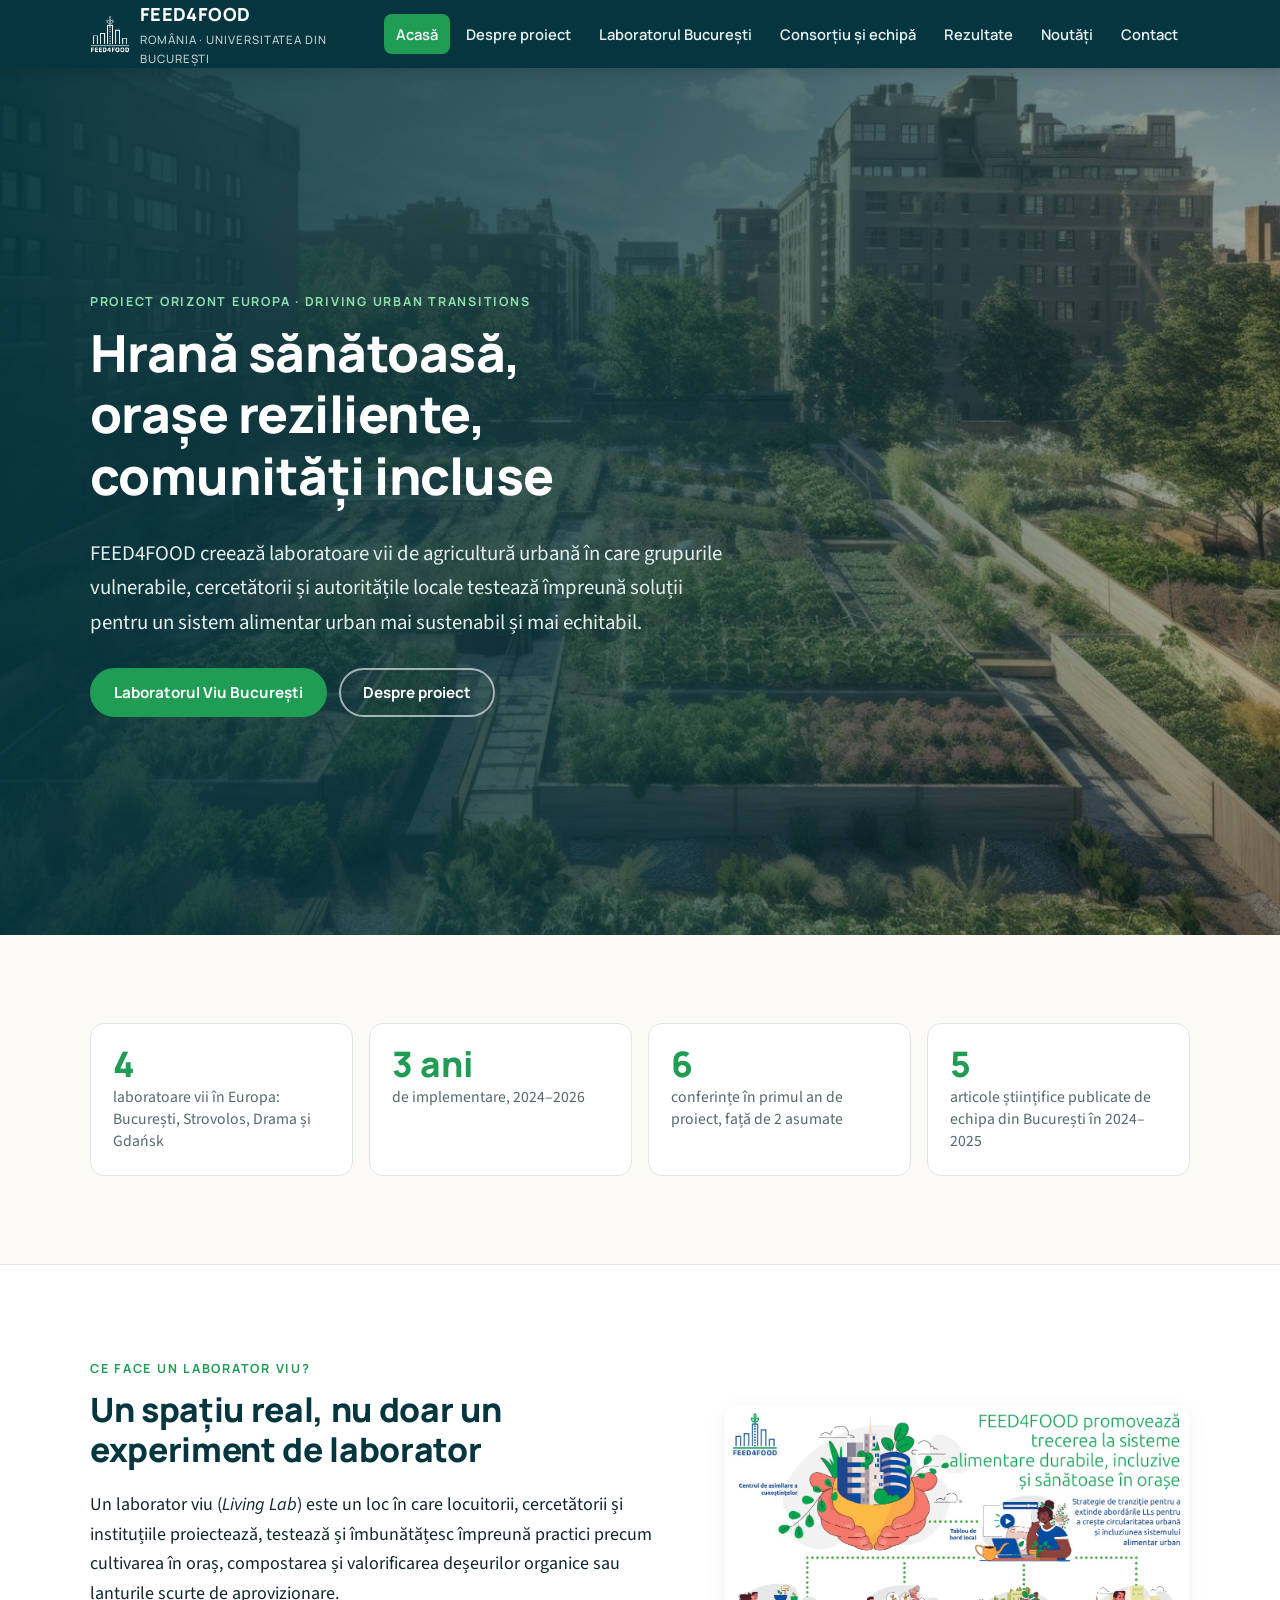
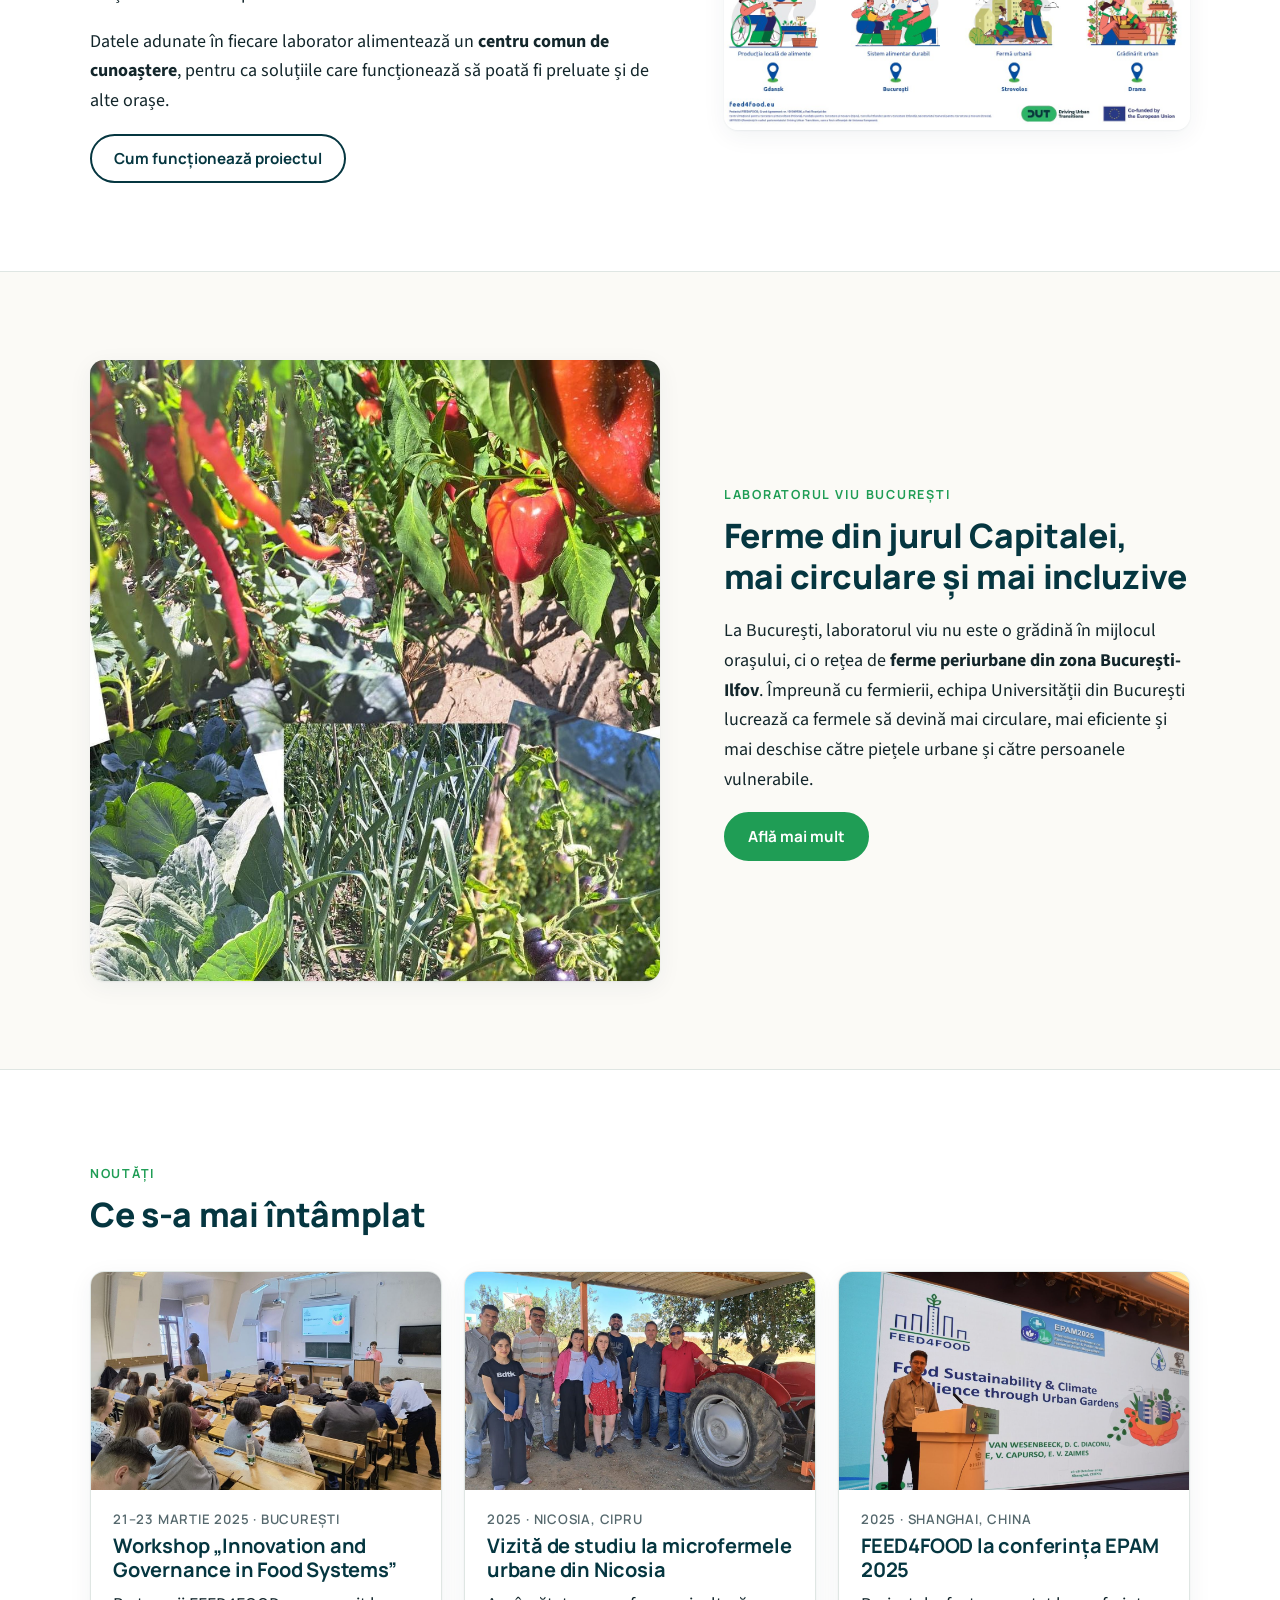
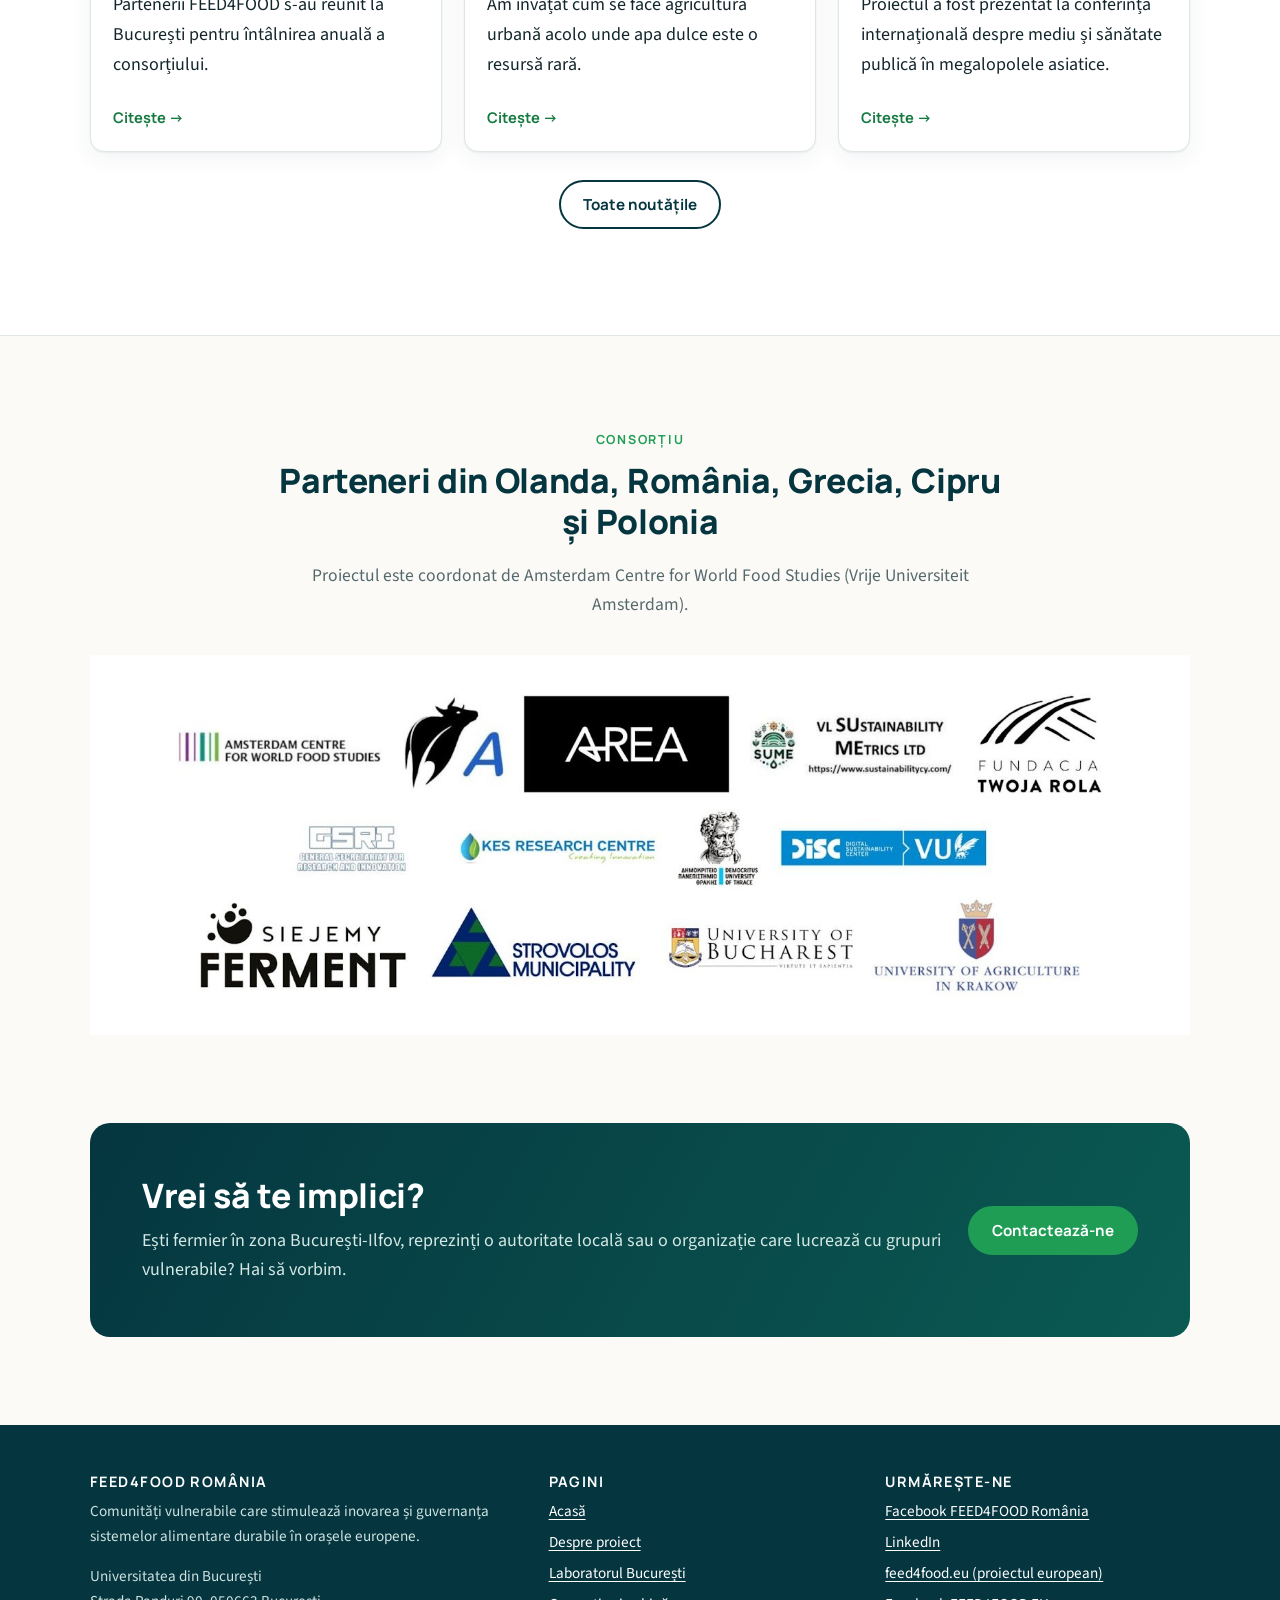
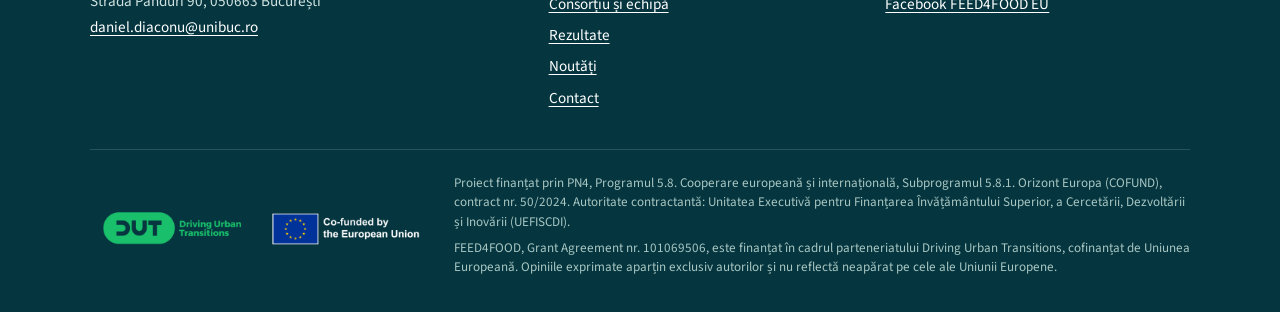
==== index.html @ 612325da "Prima versiune a site-ului FEED4FOOD România" ====
<!doctype html>
<html lang="ro">
<head>
<meta charset="utf-8">
<meta name="viewport" content="width=device-width, initial-scale=1">
<title>FEED4FOOD România · Hrană sănătoasă, orașe reziliente, comunități incluse</title>
<meta name="description" content="FEED4FOOD creează laboratoare vii de agricultură urbană și periurbană în care grupurile vulnerabile, cercetătorii și autoritățile locale testează împreună soluții pentru sisteme alimentare durabile.">
<meta property="og:title" content="FEED4FOOD România · Hrană sănătoasă, orașe reziliente, comunități incluse">
<meta property="og:description" content="FEED4FOOD creează laboratoare vii de agricultură urbană și periurbană în care grupurile vulnerabile, cercetătorii și autoritățile locale testează împreună soluții pentru sisteme alimentare durabile.">
<meta property="og:image" content="img/hero.jpg">
<meta property="og:type" content="website">
<link rel="icon" href="img/favicon.png">
<link rel="preconnect" href="https://fonts.googleapis.com">
<link rel="preconnect" href="https://fonts.gstatic.com" crossorigin>
<link href="https://fonts.googleapis.com/css2?family=Manrope:wght@500;600;700;800&family=Source+Sans+3:ital,wght@0,400;0,600;1,400&display=swap" rel="stylesheet">
<link rel="stylesheet" href="assets/style.css">
</head>
<body>
<a class="skip" href="#main">Sari la conținut</a>
<header class="site-header">
  <div class="wrap">
    <a class="brand" href="index.html"><img src="img/logo-alb.png" alt=""><span>FEED4FOOD<small>România · Universitatea din București</small></span></a>
    <button class="nav-toggle" aria-expanded="false" aria-controls="nav">Meniu</button>
    <nav class="nav" id="nav" aria-label="Meniu principal">
      <a href="index.html" aria-current="page">Acasă</a>
      <a href="despre.html">Despre proiect</a>
      <a href="laborator-bucuresti.html">Laboratorul București</a>
      <a href="consortiu.html">Consorțiu și echipă</a>
      <a href="rezultate.html">Rezultate</a>
      <a href="noutati.html">Noutăți</a>
      <a href="contact.html">Contact</a>
    </nav>
  </div>
</header>
<main id="main">
<section class="hero" style="background-image:url('img/hero.jpg')">
  <div class="wrap">
    <span class="eyebrow">Proiect Orizont Europa · Driving Urban Transitions</span>
    <h1>Hrană sănătoasă, orașe reziliente, comunități incluse</h1>
    <p class="lead">FEED4FOOD creează laboratoare vii de agricultură urbană în care grupurile vulnerabile, cercetătorii și autoritățile locale testează împreună soluții pentru un sistem alimentar urban mai sustenabil și mai echitabil.</p>
    <div class="btns">
      <a class="btn" href="laborator-bucuresti.html">Laboratorul Viu București</a>
      <a class="btn ghost" href="despre.html">Despre proiect</a>
    </div>
  </div>
</section>

<section>
  <div class="wrap">
    <div class="stats">
      <div class="stat"><b>4</b><span>laboratoare vii în Europa: București, Strovolos, Drama și Gdańsk</span></div>
      <div class="stat"><b>3 ani</b><span>de implementare, 2024–2026</span></div>
      <div class="stat"><b>6</b><span>conferințe în primul an de proiect, față de 2 asumate</span></div>
      <div class="stat"><b>5</b><span>articole științifice publicate de echipa din București în 2024–2025</span></div>
    </div>
  </div>
</section>

<section class="alt">
  <div class="wrap split">
    <div>
      <span class="eyebrow">Ce face un laborator viu?</span>
      <h2>Un spațiu real, nu doar un experiment de laborator</h2>
      <p>Un laborator viu (<em>Living Lab</em>) este un loc în care locuitorii, cercetătorii și instituțiile proiectează, testează și îmbunătățesc împreună practici precum cultivarea în oraș, compostarea și valorificarea deșeurilor organice sau lanțurile scurte de aprovizionare.</p>
      <p>Datele adunate în fiecare laborator alimentează un <strong>centru comun de cunoaștere</strong>, pentru ca soluțiile care funcționează să poată fi preluate și de alte orașe.</p>
      <a class="btn outline" href="despre.html">Cum funcționează proiectul</a>
    </div>
    <a href="img/infografic.jpg"><img class="rounded" src="img/infografic.jpg" alt="Infografic FEED4FOOD: centrul de cunoaștere, tabloul de bord local și cele patru laboratoare vii din Gdańsk, București, Strovolos și Drama" width="1174" height="815" loading="lazy"></a>
  </div>
</section>

<section>
  <div class="wrap split">
    <img class="rounded" src="img/legume.jpg" alt="Ardei și legume cultivate local" width="1000" height="1091" loading="lazy">
    <div>
      <span class="eyebrow">Laboratorul Viu București</span>
      <h2>Ferme din jurul Capitalei, mai circulare și mai incluzive</h2>
      <p>La București, laboratorul viu nu este o grădină în mijlocul orașului, ci o rețea de <strong>ferme periurbane din zona București-Ilfov</strong>. Împreună cu fermierii, echipa Universității din București lucrează ca fermele să devină mai circulare, mai eficiente și mai deschise către piețele urbane și către persoanele vulnerabile.</p>
      <a class="btn" href="laborator-bucuresti.html">Află mai mult</a>
    </div>
  </div>
</section>

<section class="alt">
  <div class="wrap">
    <div class="section-head">
      <span class="eyebrow">Noutăți</span>
      <h2>Ce s-a mai întâmplat</h2>
    </div>
    <div class="grid c3">
      <article class="card media">
        <img src="img/galerie/workshop-4.jpg" alt="Participanți la workshopul FEED4FOOD de la București" loading="lazy">
        <div class="body">
          <div class="meta">21–23 martie 2025 · București</div>
          <h3>Workshop „Innovation and Governance in Food Systems”</h3>
          <p>Partenerii FEED4FOOD s-au reunit la București pentru întâlnirea anuală a consorțiului.</p>
          <a class="more" href="noutati.html#workshop-2025">Citește →</a>
        </div>
      </article>
      <article class="card media">
        <img src="img/galerie/cipru-4.jpg" alt="Echipa FEED4FOOD în vizită la o microfermă urbană din Nicosia" loading="lazy">
        <div class="body">
          <div class="meta">2025 · Nicosia, Cipru</div>
          <h3>Vizită de studiu la microfermele urbane din Nicosia</h3>
          <p>Am învățat cum se face agricultură urbană acolo unde apa dulce este o resursă rară.</p>
          <a class="more" href="noutati.html#cipru-2025">Citește →</a>
        </div>
      </article>
      <article class="card media">
        <img src="img/galerie/epam-2.jpg" alt="Dr. George Zaimes prezentând FEED4FOOD la conferința EPAM 2025 din Shanghai" loading="lazy">
        <div class="body">
          <div class="meta">2025 · Shanghai, China</div>
          <h3>FEED4FOOD la conferința EPAM 2025</h3>
          <p>Proiectul a fost prezentat la conferința internațională despre mediu și sănătate publică în megalopolele asiatice.</p>
          <a class="more" href="noutati.html#epam-2025">Citește →</a>
        </div>
      </article>
    </div>
    <p class="center mt"><a class="btn outline" href="noutati.html">Toate noutățile</a></p>
  </div>
</section>

<section>
  <div class="wrap">
    <div class="section-head center" style="margin-left:auto;margin-right:auto">
      <span class="eyebrow">Consorțiu</span>
      <h2>Parteneri din Olanda, România, Grecia, Cipru și Polonia</h2>
      <p>Proiectul este coordonat de Amsterdam Centre for World Food Studies (Vrije Universiteit Amsterdam).</p>
    </div>
    <a href="consortiu.html"><img src="img/logouri-parteneri.jpg" alt="Logo-urile partenerilor FEED4FOOD" width="1600" height="553" loading="lazy"></a>
  </div>
</section>

<section style="padding-top:0">
  <div class="wrap">
    <div class="cta">
      <div>
        <h2>Vrei să te implici?</h2>
        <p>Ești fermier în zona București-Ilfov, reprezinți o autoritate locală sau o organizație care lucrează cu grupuri vulnerabile? Hai să vorbim.</p>
      </div>
      <a class="btn" href="contact.html">Contactează-ne</a>
    </div>
  </div>
</section>
</main>
<footer class="site-footer">
  <div class="wrap">
    <div class="foot-grid">
      <div>
        <h4>FEED4FOOD România</h4>
        <p>Comunități vulnerabile care stimulează inovarea și guvernanța sistemelor alimentare durabile în orașele europene.</p>
        <p>Universitatea din București<br>Strada Panduri 90, 050663 București<br><a href="mailto:daniel.diaconu@unibuc.ro">daniel.diaconu@unibuc.ro</a></p>
      </div>
      <div>
        <h4>Pagini</h4>
        <ul>
          <li><a href="index.html">Acasă</a></li>
          <li><a href="despre.html">Despre proiect</a></li>
          <li><a href="laborator-bucuresti.html">Laboratorul București</a></li>
          <li><a href="consortiu.html">Consorțiu și echipă</a></li>
          <li><a href="rezultate.html">Rezultate</a></li>
          <li><a href="noutati.html">Noutăți</a></li>
          <li><a href="contact.html">Contact</a></li>
        </ul>
      </div>
      <div>
        <h4>Urmărește-ne</h4>
        <ul>
          <li><a href="https://www.facebook.com/profile.php?id=61557230353816" rel="noopener">Facebook FEED4FOOD România</a></li>
          <li><a href="https://www.linkedin.com/company/feed4foodromaniaresearch/" rel="noopener">LinkedIn</a></li>
          <li><a href="https://feed4food.eu/" rel="noopener">feed4food.eu (proiectul european)</a></li>
          <li><a href="https://www.facebook.com/feed4foodeu" rel="noopener">Facebook FEED4FOOD EU</a></li>
        </ul>
      </div>
    </div>
    <div class="funding">
      <img src="img/finantare.png" alt="Driving Urban Transitions · Co-funded by the European Union" width="900" height="150">
      <div>
        <p>Proiect finanțat prin PN4, Programul 5.8. Cooperare europeană și internațională, Subprogramul 5.8.1. Orizont Europa (COFUND), contract nr. 50/2024. Autoritate contractantă: Unitatea Executivă pentru Finanțarea Învățământului Superior, a Cercetării, Dezvoltării și Inovării (UEFISCDI).</p>
        <p>FEED4FOOD, Grant Agreement nr. 101069506, este finanțat în cadrul parteneriatului Driving Urban Transitions, cofinanțat de Uniunea Europeană. Opiniile exprimate aparțin exclusiv autorilor și nu reflectă neapărat pe cele ale Uniunii Europene.</p>
      </div>
    </div>
  </div>
</footer>
<script src="assets/site.js" defer></script>
</body>
</html>
---- assets/style.css ----
/* FEED4FOOD România — stiluri comune */
:root {
  --teal: #053640;
  --teal-2: #0a4a57;
  --green: #1f9d55;
  --green-dark: #167a41;
  --green-soft: #e7f4ea;
  --blue: #1d4f9c;
  --ink: #13262b;
  --muted: #55686d;
  --line: #dfe6e3;
  --bg: #fbfaf6;
  --card: #ffffff;
  --radius: 14px;
  --shadow: 0 1px 2px rgba(5, 54, 64, .06), 0 6px 24px rgba(5, 54, 64, .06);
  --wrap: 1140px;
  --font-head: "Manrope", system-ui, sans-serif;
  --font-body: "Source Sans 3", system-ui, sans-serif;
}

*, *::before, *::after { box-sizing: border-box; }
html { scroll-behavior: smooth; }
body {
  margin: 0;
  background: var(--bg);
  color: var(--ink);
  font: 18px/1.65 var(--font-body);
  -webkit-font-smoothing: antialiased;
}
img { max-width: 100%; height: auto; display: block; }
a { color: var(--green-dark); text-underline-offset: 3px; }
a:hover { color: var(--teal); }
h1, h2, h3, h4 { font-family: var(--font-head); line-height: 1.2; color: var(--teal); margin: 0 0 .6em; letter-spacing: -.01em; }
h1 { font-size: clamp(2rem, 4.5vw, 3.2rem); font-weight: 800; }
h2 { font-size: clamp(1.5rem, 3vw, 2.1rem); font-weight: 800; }
h3 { font-size: 1.25rem; font-weight: 700; }
h4 { font-size: 1.05rem; font-weight: 700; }
p { margin: 0 0 1em; }
.wrap { max-width: var(--wrap); margin: 0 auto; padding: 0 20px; }
.skip { position: absolute; left: -999px; top: 0; background: #fff; padding: 8px 12px; z-index: 100; }
.skip:focus { left: 8px; }

/* ---------- Header ---------- */
.site-header .wrap { position: relative; }
.site-header { position: sticky; top: 0; z-index: 50; background: var(--teal); color: #fff; box-shadow: 0 2px 12px rgba(0,0,0,.15); }
.site-header .wrap { display: flex; align-items: center; justify-content: space-between; gap: 16px; min-height: 68px; }
.brand { display: flex; align-items: center; gap: 10px; color: #fff; text-decoration: none; font-family: var(--font-head); font-weight: 800; letter-spacing: .02em; }
.brand img { width: 40px; height: 40px; object-fit: contain; }
.brand span small { display: block; font-weight: 500; font-size: .72rem; letter-spacing: .08em; opacity: .75; text-transform: uppercase; }
.nav { display: flex; gap: 4px; align-items: center; }
.nav a { white-space: nowrap; color: #e6f0ef; text-decoration: none; font-family: var(--font-head); font-weight: 600; font-size: .92rem; padding: 8px 12px; border-radius: 8px; }
.nav a:hover { background: var(--teal-2); color: #fff; }
.nav a[aria-current="page"] { background: var(--green); color: #fff; }
.nav-toggle { display: none; background: none; border: 1px solid rgba(255,255,255,.35); color: #fff; border-radius: 8px; padding: 6px 10px; font: 600 .9rem var(--font-head); cursor: pointer; }

@media (max-width: 1100px) {
  .nav-toggle { display: block; }
  .nav { display: none; position: absolute; top: 100%; left: 0; right: 0; background: var(--teal); flex-direction: column; align-items: stretch; padding: 8px 16px 16px; }
  .nav.open { display: flex; }
  .nav a { padding: 12px; font-size: 1rem; }
}

@media (max-width: 480px) { .brand span small { display: none; } }

/* ---------- Hero ---------- */
.hero { position: relative; color: #fff; background: var(--teal) center/cover no-repeat; }
.hero::before { content: ""; position: absolute; inset: 0; background: linear-gradient(100deg, rgba(5,54,64,.92) 0%, rgba(5,54,64,.75) 45%, rgba(5,54,64,.25) 100%); }
.hero .wrap { position: relative; padding: clamp(64px, 11vw, 130px) 20px; }
.hero h1 { color: #fff; max-width: 15ch; }
.hero p.lead { font-size: clamp(1.05rem, 2vw, 1.3rem); max-width: 40rem; color: #e3efec; }
.eyebrow { display: inline-block; font: 700 .78rem var(--font-head); letter-spacing: .14em; text-transform: uppercase; color: var(--green); margin-bottom: 12px; }
.hero .eyebrow { color: #8fe0ad; }
.btns { display: flex; flex-wrap: wrap; gap: 12px; margin-top: 28px; }
.btn { display: inline-block; font: 700 .95rem var(--font-head); padding: 12px 22px; border-radius: 999px; text-decoration: none; background: var(--green); color: #fff; border: 2px solid var(--green); }
.btn:hover { background: var(--green-dark); border-color: var(--green-dark); color: #fff; }
.btn.ghost { background: transparent; border-color: rgba(255,255,255,.6); color: #fff; }
.btn.ghost:hover { background: rgba(255,255,255,.12); }
.btn.outline { background: transparent; color: var(--teal); border-color: var(--teal); }
.btn.outline:hover { background: var(--teal); color: #fff; }

.page-head { background: var(--teal); color: #fff; }
.page-head .wrap { padding: 56px 20px 48px; }
.page-head h1 { color: #fff; margin-bottom: .3em; }
.page-head p { color: #cfe2df; max-width: 46rem; font-size: 1.15rem; margin: 0; }
.page-head.with-img { background-size: cover; background-position: center; position: relative; }
.page-head.with-img::before { content: ""; position: absolute; inset: 0; background: linear-gradient(90deg, rgba(5,54,64,.94), rgba(5,54,64,.6)); }
.page-head.with-img .wrap { position: relative; padding-top: 80px; padding-bottom: 72px; }

/* ---------- Sections ---------- */
section { padding: clamp(48px, 7vw, 88px) 0; }
section.alt { background: #fff; border-top: 1px solid var(--line); border-bottom: 1px solid var(--line); }
section.soft { background: var(--green-soft); }
.section-head { max-width: 46rem; margin-bottom: 36px; }
.section-head p { color: var(--muted); font-size: 1.1rem; }
.prose { max-width: 46rem; }
.prose ul, .prose ol { padding-left: 1.3em; }
.prose li { margin-bottom: .4em; }
.split { display: grid; grid-template-columns: 1.1fr .9fr; gap: clamp(28px, 5vw, 64px); align-items: center; }
.split.top { align-items: start; }
@media (max-width: 860px) { .split { grid-template-columns: 1fr; } }
.rounded { border-radius: var(--radius); box-shadow: var(--shadow); }

/* Stats */
.stats { display: grid; grid-template-columns: repeat(4, 1fr); gap: 16px; }
.stat { background: var(--card); border: 1px solid var(--line); border-radius: var(--radius); padding: 22px; }
.stat b { display: block; font: 800 2.2rem/1 var(--font-head); color: var(--green); margin-bottom: 6px; }
.stat span { color: var(--muted); font-size: .98rem; line-height: 1.4; display: block; }
@media (max-width: 860px) { .stats { grid-template-columns: repeat(2, 1fr); } }

/* Cards */
.grid { display: grid; gap: 22px; }
.grid.c2 { grid-template-columns: repeat(2, 1fr); }
.grid.c3 { grid-template-columns: repeat(3, 1fr); }
.grid.c4 { grid-template-columns: repeat(4, 1fr); }
@media (max-width: 1100px) { .grid.c4 { grid-template-columns: repeat(2, 1fr); } }
@media (max-width: 960px) { .grid.c3 { grid-template-columns: repeat(2, 1fr); } }
@media (max-width: 640px) { .grid.c2, .grid.c3, .grid.c4 { grid-template-columns: 1fr; } }
.card { background: var(--card); border: 1px solid var(--line); border-radius: var(--radius); padding: 24px; box-shadow: var(--shadow); display: flex; flex-direction: column; }
.card h3 { margin-bottom: .4em; }
.card p:last-child { margin-bottom: 0; }
.card .num { font: 800 .85rem var(--font-head); color: var(--green); letter-spacing: .1em; margin-bottom: 8px; }
.card.media { padding: 0; overflow: hidden; }
.card.media img { aspect-ratio: 16/10; object-fit: cover; width: 100%; }
.card.media .body { padding: 20px 22px 24px; display: flex; flex-direction: column; flex: 1; }
.card .meta { font: 600 .82rem var(--font-head); color: var(--muted); text-transform: uppercase; letter-spacing: .06em; margin-bottom: 6px; }
.card .more { margin-top: auto; padding-top: 10px; font: 700 .92rem var(--font-head); text-decoration: none; }
.tag { display: inline-block; font: 700 .72rem var(--font-head); letter-spacing: .06em; text-transform: uppercase; background: var(--green-soft); color: var(--green-dark); padding: 3px 10px; border-radius: 999px; margin-bottom: 10px; }
.tag.blue { background: #e6eefb; color: var(--blue); }

/* Timeline */
.timeline { list-style: none; padding: 0; margin: 0; display: grid; grid-template-columns: repeat(3, 1fr); gap: 22px; }
.timeline > li { background: var(--card); border: 1px solid var(--line); border-top: 5px solid var(--green); border-radius: var(--radius); padding: 22px; }
.timeline > li.now { border-top-color: var(--blue); }
.timeline .yr { font: 800 1.6rem var(--font-head); color: var(--teal); }
.timeline h3 { font-size: 1.08rem; margin: 4px 0 10px; }
.timeline ul { padding-left: 1.1em; margin: 0; color: var(--muted); font-size: .97rem; }
@media (max-width: 860px) { .timeline { grid-template-columns: 1fr; } }

/* Labs */
.lab { display: grid; grid-template-columns: 56px 1fr; gap: 16px; }
.pin { width: 56px; height: 56px; border-radius: 50%; background: var(--green-soft); color: var(--green-dark); display: grid; place-items: center; font: 800 1rem var(--font-head); }
.lab.main .pin { background: var(--green); color: #fff; }

/* Team & partners */
.person { text-align: center; }
.person img { width: 150px; height: 150px; border-radius: 50%; object-fit: cover; margin: 0 auto 14px; border: 4px solid #fff; box-shadow: var(--shadow); }
.person h3 { font-size: 1.08rem; margin-bottom: 2px; }
.person .role { color: var(--green-dark); font: 700 .85rem var(--font-head); text-transform: uppercase; letter-spacing: .05em; }
.person p { color: var(--muted); font-size: .95rem; margin-top: 10px; text-align: left; }
.partner { display: grid; grid-template-columns: 200px 1fr; gap: 28px; padding: 28px 0; border-bottom: 1px solid var(--line); }
.partner:last-child { border-bottom: 0; }
.partner .logo { background: #fff; border: 1px solid var(--line); border-radius: var(--radius); padding: 16px; display: grid; place-items: center; min-height: 110px; }
.partner .logo img { max-height: 90px; width: auto; }
.partner .logo.text { font: 800 1.1rem var(--font-head); color: var(--teal); text-align: center; }
.partner ul { padding-left: 1.1em; color: var(--muted); font-size: .97rem; }
.country { font: 700 .8rem var(--font-head); letter-spacing: .08em; text-transform: uppercase; color: var(--muted); }
@media (max-width: 700px) { .partner { grid-template-columns: 1fr; } .partner .logo { max-width: 240px; } }

/* Publications */
.pubs { list-style: none; padding: 0; margin: 0; }
.pubs li { background: var(--card); border: 1px solid var(--line); border-left: 5px solid var(--green); border-radius: 10px; padding: 18px 22px; margin-bottom: 14px; }
.pubs .t { font: 700 1.05rem/1.35 var(--font-head); color: var(--teal); display: block; margin-bottom: 4px; }
.pubs .a { color: var(--muted); font-size: .95rem; }
.pubs .j { font-style: italic; }
.note { background: #fff8e6; border: 1px solid #f1d98a; border-radius: 10px; padding: 12px 16px; font-size: .95rem; color: #6b5310; }

/* Gallery */
.gallery { display: grid; grid-template-columns: repeat(auto-fill, minmax(200px, 1fr)); gap: 10px; margin: 18px 0 8px; }
.gallery a { display: block; border-radius: 10px; overflow: hidden; background: #e9eeec; }
.gallery img { width: 100%; aspect-ratio: 4/3; object-fit: cover; transition: transform .3s; }
.gallery a:hover img { transform: scale(1.04); }
.lightbox { position: fixed; inset: 0; background: rgba(3, 25, 30, .92); display: none; align-items: center; justify-content: center; z-index: 200; padding: 24px; }
.lightbox.open { display: flex; }
.lightbox img { max-height: 90vh; max-width: 92vw; border-radius: 8px; }
.lightbox button { position: absolute; top: 16px; right: 16px; background: #fff; border: 0; border-radius: 999px; width: 44px; height: 44px; font-size: 1.4rem; cursor: pointer; }

/* News */
.post { display: grid; grid-template-columns: 1fr; gap: 0; background: var(--card); border: 1px solid var(--line); border-radius: var(--radius); padding: clamp(22px, 4vw, 36px); margin-bottom: 28px; box-shadow: var(--shadow); scroll-margin-top: 90px; }
.post h2 { font-size: clamp(1.3rem, 2.4vw, 1.7rem); }
.post .meta { font: 700 .82rem var(--font-head); color: var(--green-dark); text-transform: uppercase; letter-spacing: .08em; margin-bottom: 8px; }

/* Report pages */
.report h2 { margin-top: 1.8em; padding-top: .6em; border-top: 1px solid var(--line); }
.report h3 { margin-top: 1.6em; }
.report h4 { margin-top: 1.4em; color: var(--green-dark); }
.report figure { margin: 20px 0; }
.report figure img { border-radius: 10px; border: 1px solid var(--line); background: #fff; }
.report .refs { font-size: .9rem; color: var(--muted); }
.report .refs p { margin-bottom: .5em; word-break: break-word; }
.motto { border-left: 4px solid var(--green); padding: 6px 0 6px 18px; margin: 0 0 28px; font-style: italic; color: var(--muted); }
.toc { background: var(--card); border: 1px solid var(--line); border-radius: var(--radius); padding: 18px 22px; margin-bottom: 32px; }
.toc ol { margin: 6px 0 0; padding-left: 1.2em; }
.kv { display: grid; grid-template-columns: max-content 1fr; gap: 8px 22px; margin: 0; }
.kv dt { font: 700 .92rem var(--font-head); color: var(--teal); }
.kv dd { margin: 0; color: var(--ink); }
@media (max-width: 600px) { .kv { grid-template-columns: 1fr; } .kv dd { margin-bottom: 8px; } }
table.data { width: 100%; border-collapse: collapse; background: #fff; border-radius: 10px; overflow: hidden; font-size: .97rem; }
table.data th, table.data td { padding: 12px 14px; border-bottom: 1px solid var(--line); text-align: left; vertical-align: top; }
table.data th { background: var(--green-soft); font-family: var(--font-head); color: var(--teal); }

/* CTA */
.cta { background: linear-gradient(120deg, var(--teal), #0b5a52); color: #fff; border-radius: 20px; padding: clamp(28px, 5vw, 52px); display: grid; grid-template-columns: 1fr auto; gap: 24px; align-items: center; }
.cta h2 { color: #fff; margin-bottom: .3em; }
.cta p { color: #d4e8e4; margin: 0; }
@media (max-width: 760px) { .cta { grid-template-columns: 1fr; } }

/* Footer */
.site-footer { background: var(--teal); color: #cfe2df; font-size: .95rem; }
.site-footer .wrap { padding: 48px 20px 28px; }
.foot-grid { display: grid; grid-template-columns: 1.4fr 1fr 1fr; gap: 32px; }
.site-footer h4 { color: #fff; font-size: .9rem; text-transform: uppercase; letter-spacing: .1em; }
.site-footer a { color: #fff; }
.site-footer ul { list-style: none; padding: 0; margin: 0; }
.site-footer li { margin-bottom: 6px; }
.funding { border-top: 1px solid rgba(255,255,255,.15); margin-top: 32px; padding-top: 24px; display: grid; grid-template-columns: 340px 1fr; gap: 24px; align-items: center; }
.funding p { font-size: .82rem; line-height: 1.5; margin: 0 0 6px; color: #a9c6c1; }
@media (max-width: 760px) { .foot-grid, .funding { grid-template-columns: 1fr; } }

.center { text-align: center; }
.muted { color: var(--muted); }
.mt { margin-top: 28px; }
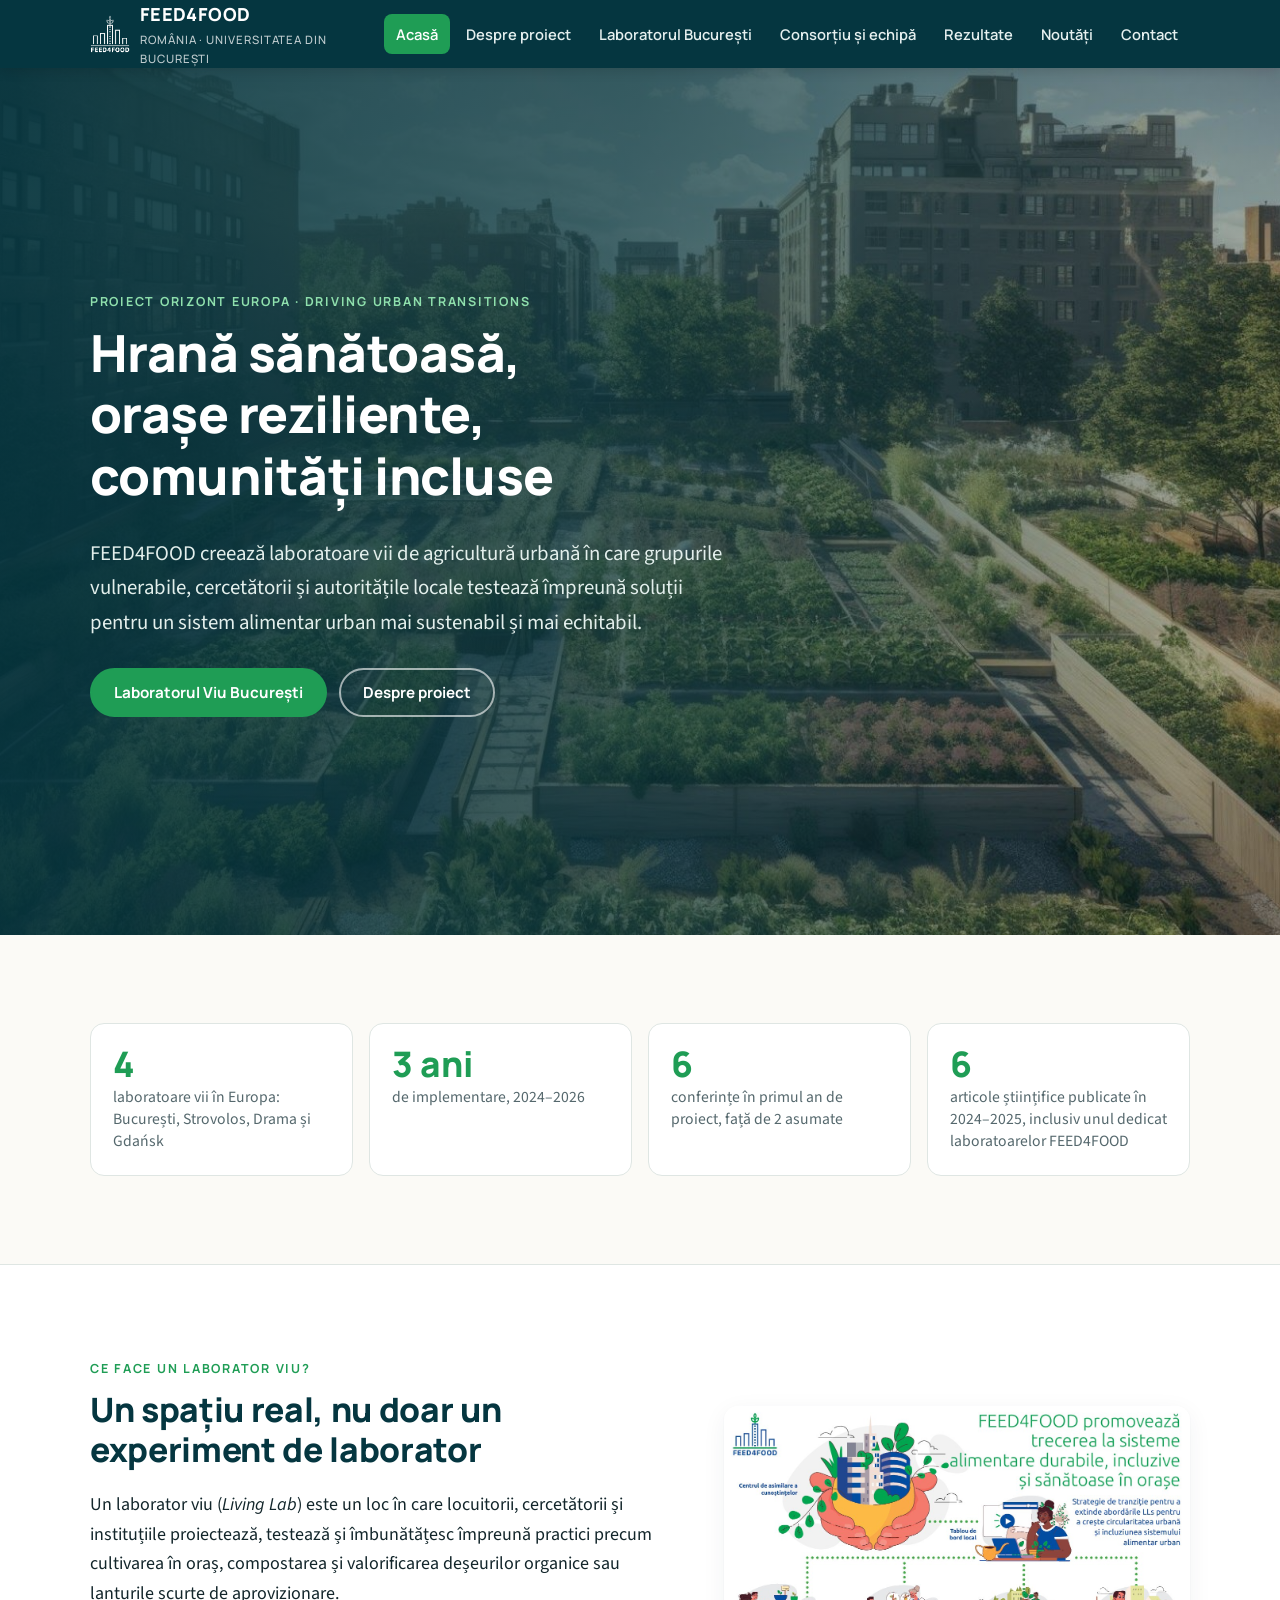
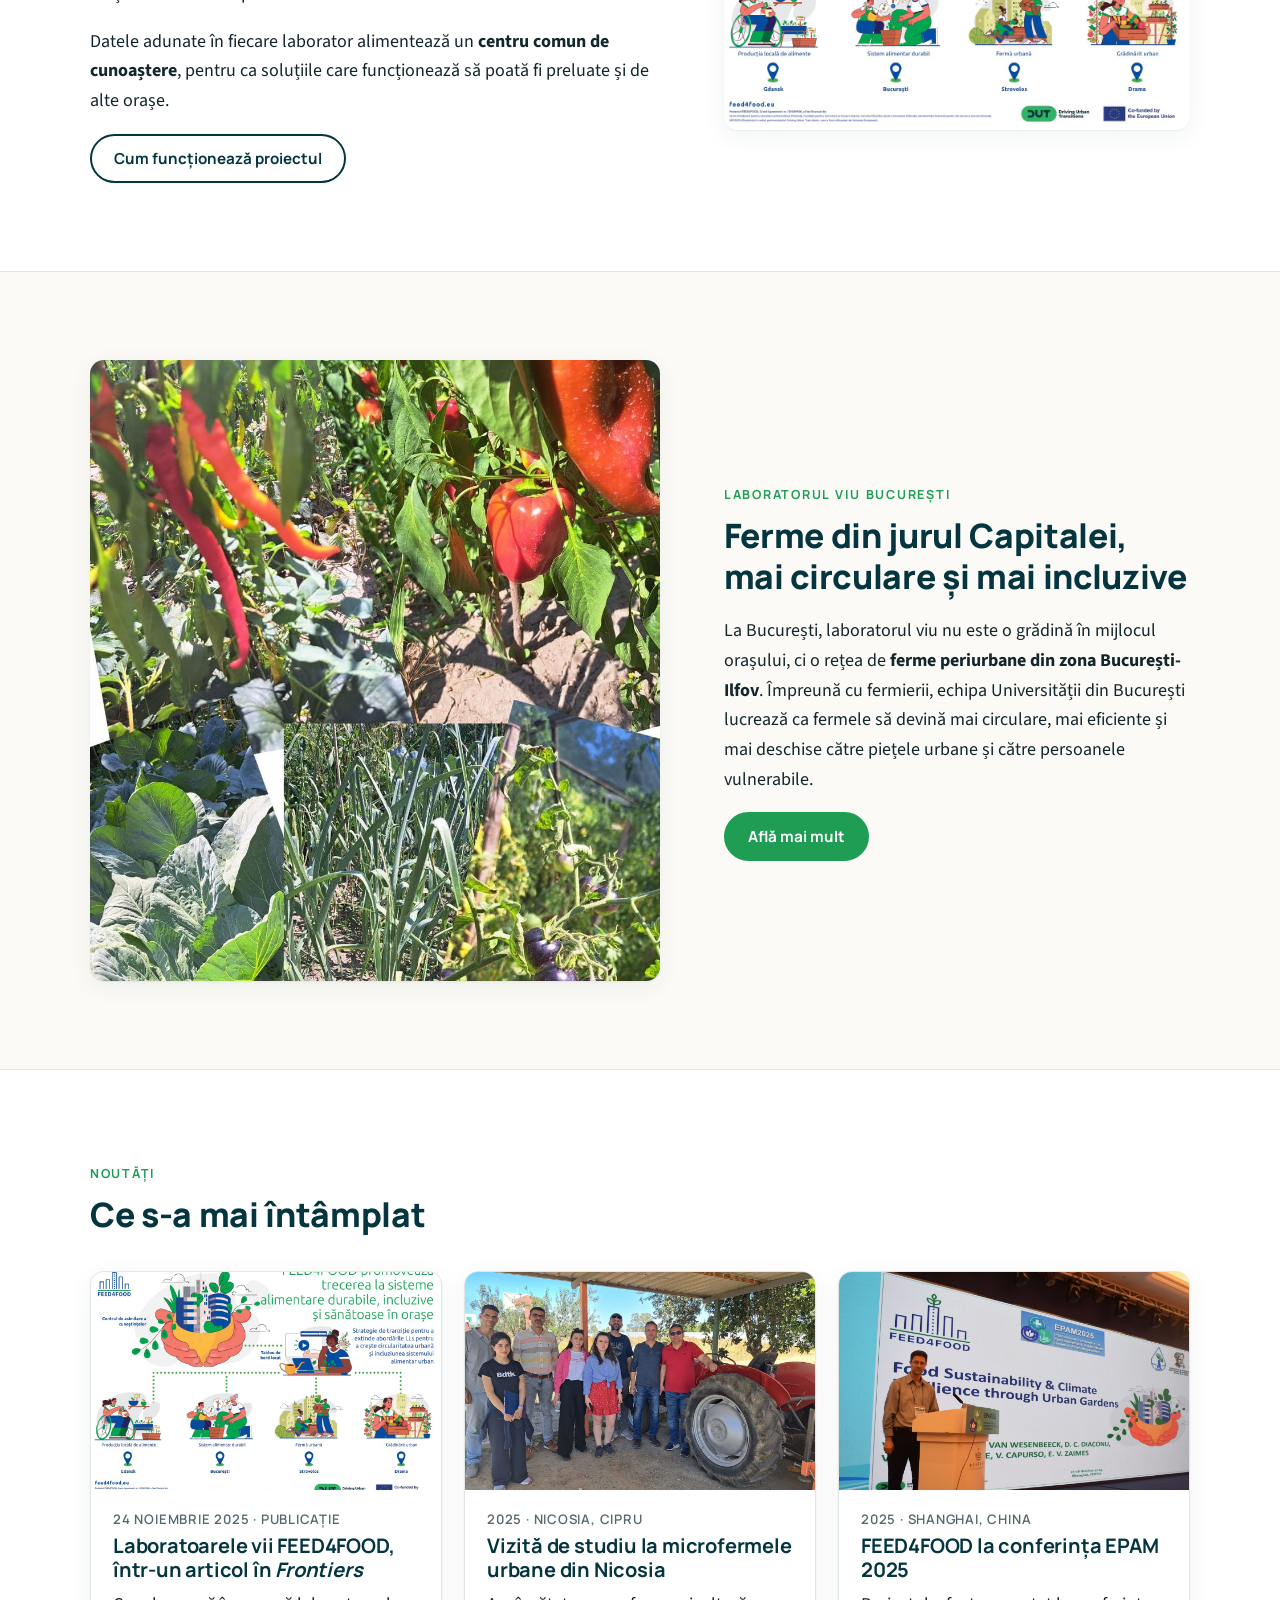
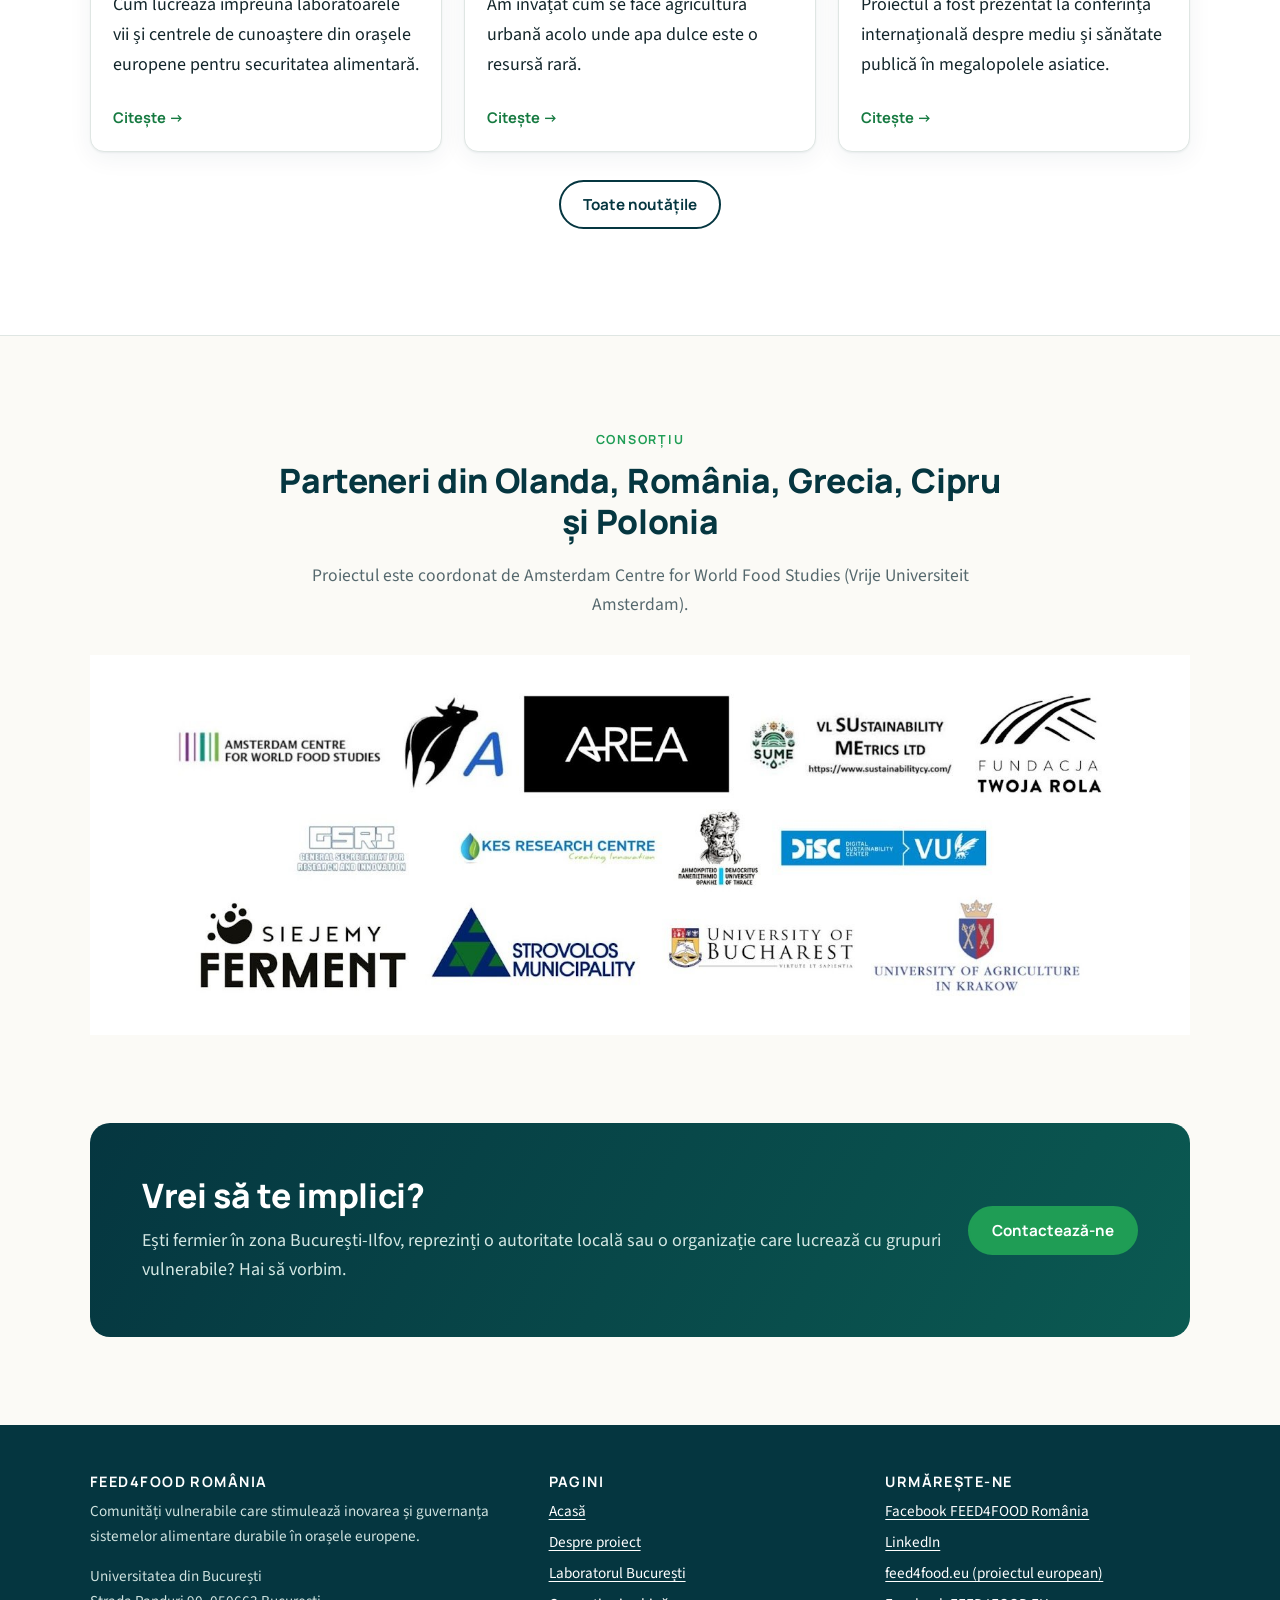
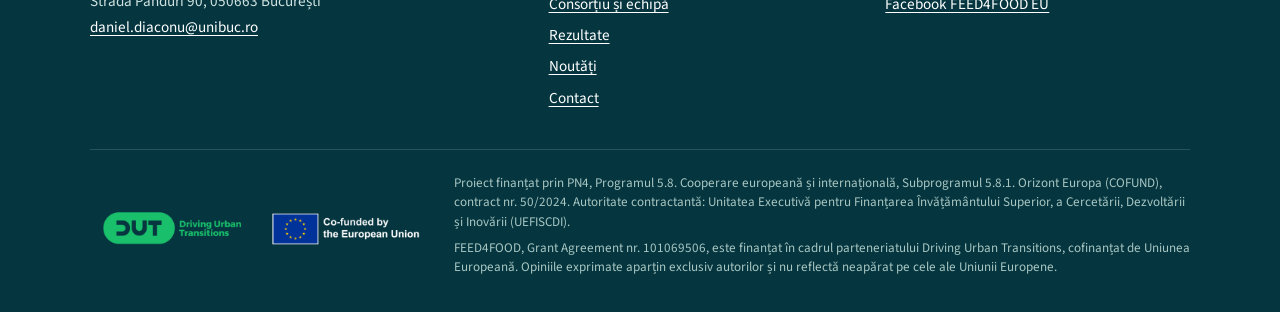
==== commit 966fc174: "Adaugă articolul Frontiers in Sustainable Food Systems (2025) Co-Authored-By: Claude Opus 5.5 <norep" ====
--- a/index.html
+++ b/index.html
@@ -51,7 +51,7 @@
       <div class="stat"><b>4</b><span>laboratoare vii în Europa: București, Strovolos, Drama și Gdańsk</span></div>
       <div class="stat"><b>3 ani</b><span>de implementare, 2024–2026</span></div>
       <div class="stat"><b>6</b><span>conferințe în primul an de proiect, față de 2 asumate</span></div>
-      <div class="stat"><b>5</b><span>articole științifice publicate de echipa din București în 2024–2025</span></div>
+      <div class="stat"><b>6</b><span>articole științifice publicate în 2024–2025, inclusiv unul dedicat laboratoarelor FEED4FOOD</span></div>
     </div>
   </div>
 </section>
@@ -89,12 +89,12 @@
     </div>
     <div class="grid c3">
       <article class="card media">
-        <img src="img/galerie/workshop-4.jpg" alt="Participanți la workshopul FEED4FOOD de la București" loading="lazy">
+        <img src="img/infografic.jpg" alt="Infograficul FEED4FOOD cu cele patru laboratoare vii" loading="lazy">
         <div class="body">
-          <div class="meta">21–23 martie 2025 · București</div>
-          <h3>Workshop „Innovation and Governance in Food Systems”</h3>
-          <p>Partenerii FEED4FOOD s-au reunit la București pentru întâlnirea anuală a consorțiului.</p>
-          <a class="more" href="noutati.html#workshop-2025">Citește →</a>
+          <div class="meta">24 noiembrie 2025 · Publicație</div>
+          <h3>Laboratoarele vii FEED4FOOD, într-un articol în <em>Frontiers</em></h3>
+          <p>Cum lucrează împreună laboratoarele vii și centrele de cunoaștere din orașele europene pentru securitatea alimentară.</p>
+          <a class="more" href="noutati.html#frontiers-2025">Citește →</a>
         </div>
       </article>
       <article class="card media">
